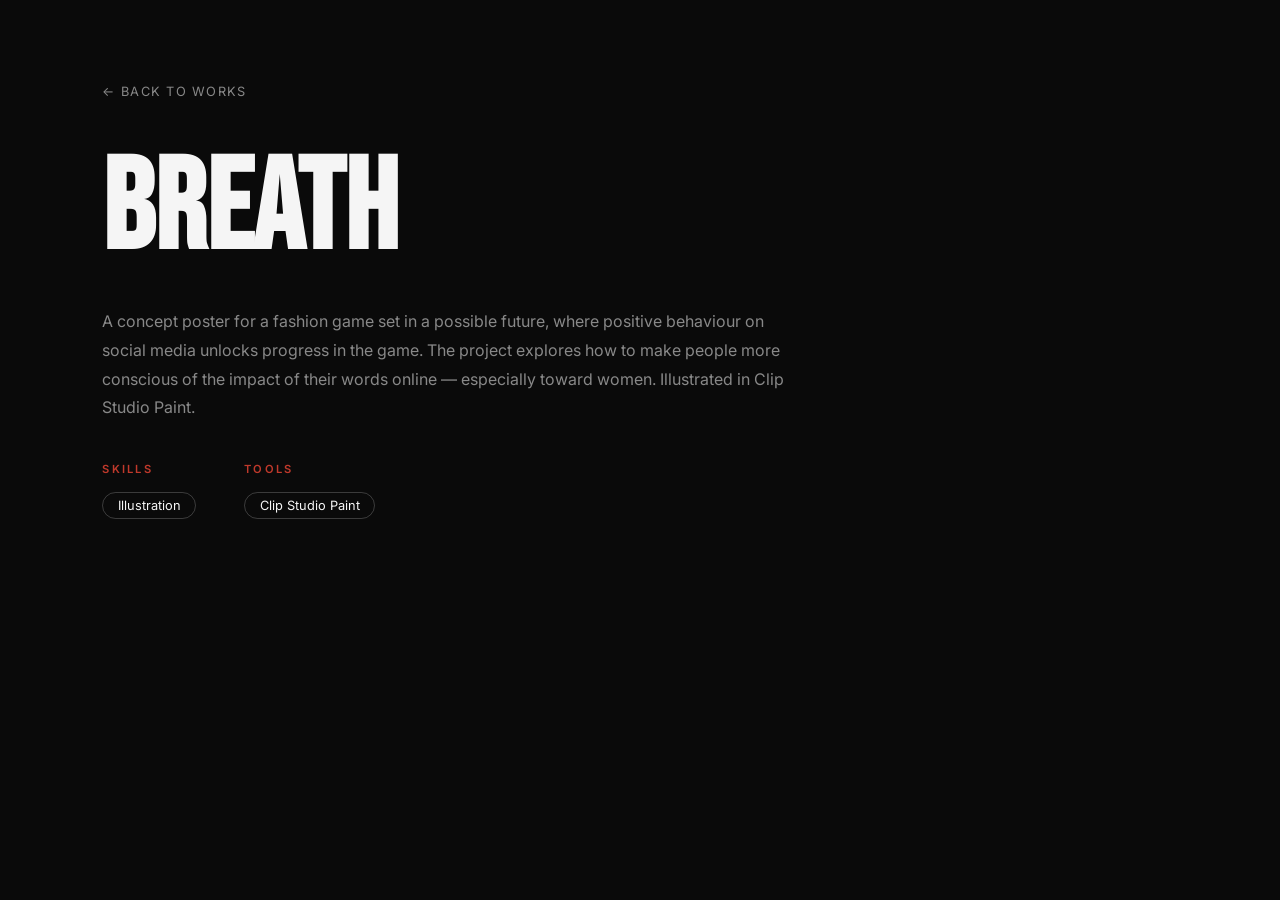
==== breath.html @ 2eee9b26 "umk" ====
<!DOCTYPE html>
<html lang="en">
<head>
  <meta charset="UTF-8" />
  <meta name="viewport" content="width=device-width, initial-scale=1.0" />
  <title>Breath — Viesion</title>
  <link rel="preconnect" href="https://fonts.googleapis.com">
  <link rel="preconnect" href="https://fonts.gstatic.com" crossorigin>
  <link href="https://fonts.googleapis.com/css2?family=Bebas+Neue&family=Inter:wght@300;400;500;600&display=swap" rel="stylesheet">
  <style>
    *, *::before, *::after { box-sizing: border-box; margin: 0; padding: 0; }
    :root {
      --black: #0a0a0a; --red: #951919; --red-light: #C0392B;
      --white: #F5F5F5; --grey: #888888;
    }
    body { background: var(--black); color: var(--white); font-family: 'Inter', sans-serif; }
    .project-page { max-width: 100%; padding: 5rem 8vw 6rem; }
    .back-btn { display: inline-block; font-family: 'Inter', sans-serif; font-size: 0.8rem; color: var(--grey); text-decoration: none; letter-spacing: 0.1em; text-transform: uppercase; margin-bottom: 3rem; transition: color 0.2s; }
    .back-btn:hover { color: var(--red-light); }
    .project-title { font-family: 'Bebas Neue', sans-serif; font-size: clamp(4rem, 10vw, 8rem); color: var(--white); line-height: 1; margin-bottom: 2rem; }
    .project-desc { font-family: 'Inter', sans-serif; font-size: 1rem; color: var(--grey); line-height: 1.8; max-width: 700px; margin-bottom: 2.5rem; }
    .project-meta { display: flex; gap: 3rem; margin-bottom: 2.5rem; flex-wrap: wrap; }
    .meta-group { display: flex; flex-direction: column; gap: 0.6rem; }
    .meta-label { font-family: 'Inter', sans-serif; font-size: 0.7rem; font-weight: 600; letter-spacing: 0.2em; text-transform: uppercase; color: var(--red-light); margin-bottom: 0.4rem; }
    .meta-tags { display: flex; flex-wrap: wrap; gap: 0.5rem; }
    .tag { font-family: 'Inter', sans-serif; font-size: 0.8rem; color: var(--white); border: 1px solid rgba(255,255,255,0.2); border-radius: 20px; padding: 0.3rem 0.9rem; }
    .prototype-btn { display: inline-block; font-family: 'Inter', sans-serif; font-size: 0.85rem; font-weight: 600; letter-spacing: 0.08em; text-transform: uppercase; color: var(--white); background: var(--red); padding: 0.8rem 2rem; border-radius: 40px; text-decoration: none; transition: background 0.2s; }
    .prototype-btn:hover { background: var(--red-light); }
  </style>
</head>
<body>
  <main class="project-page">
    <a href="index.html#works" class="back-btn">← Back to Works</a>
    <h1 class="project-title">Breath</h1>
    <p class="project-desc">A concept poster for a fashion game set in a possible future, where positive behaviour on social media unlocks progress in the game. The project explores how to make people more conscious of the impact of their words online — especially toward women. Illustrated in Clip Studio Paint.</p>
    <div class="project-meta">
      <div class="meta-group">
        <p class="meta-label">Skills</p>
        <div class="meta-tags"><span class="tag">Illustration</span></div>
      </div>
      <div class="meta-group">
        <p class="meta-label">Tools</p>
        <div class="meta-tags"><span class="tag">Clip Studio Paint</span></div>
      </div>
    </div>
    
  </main>
</body>
</html>
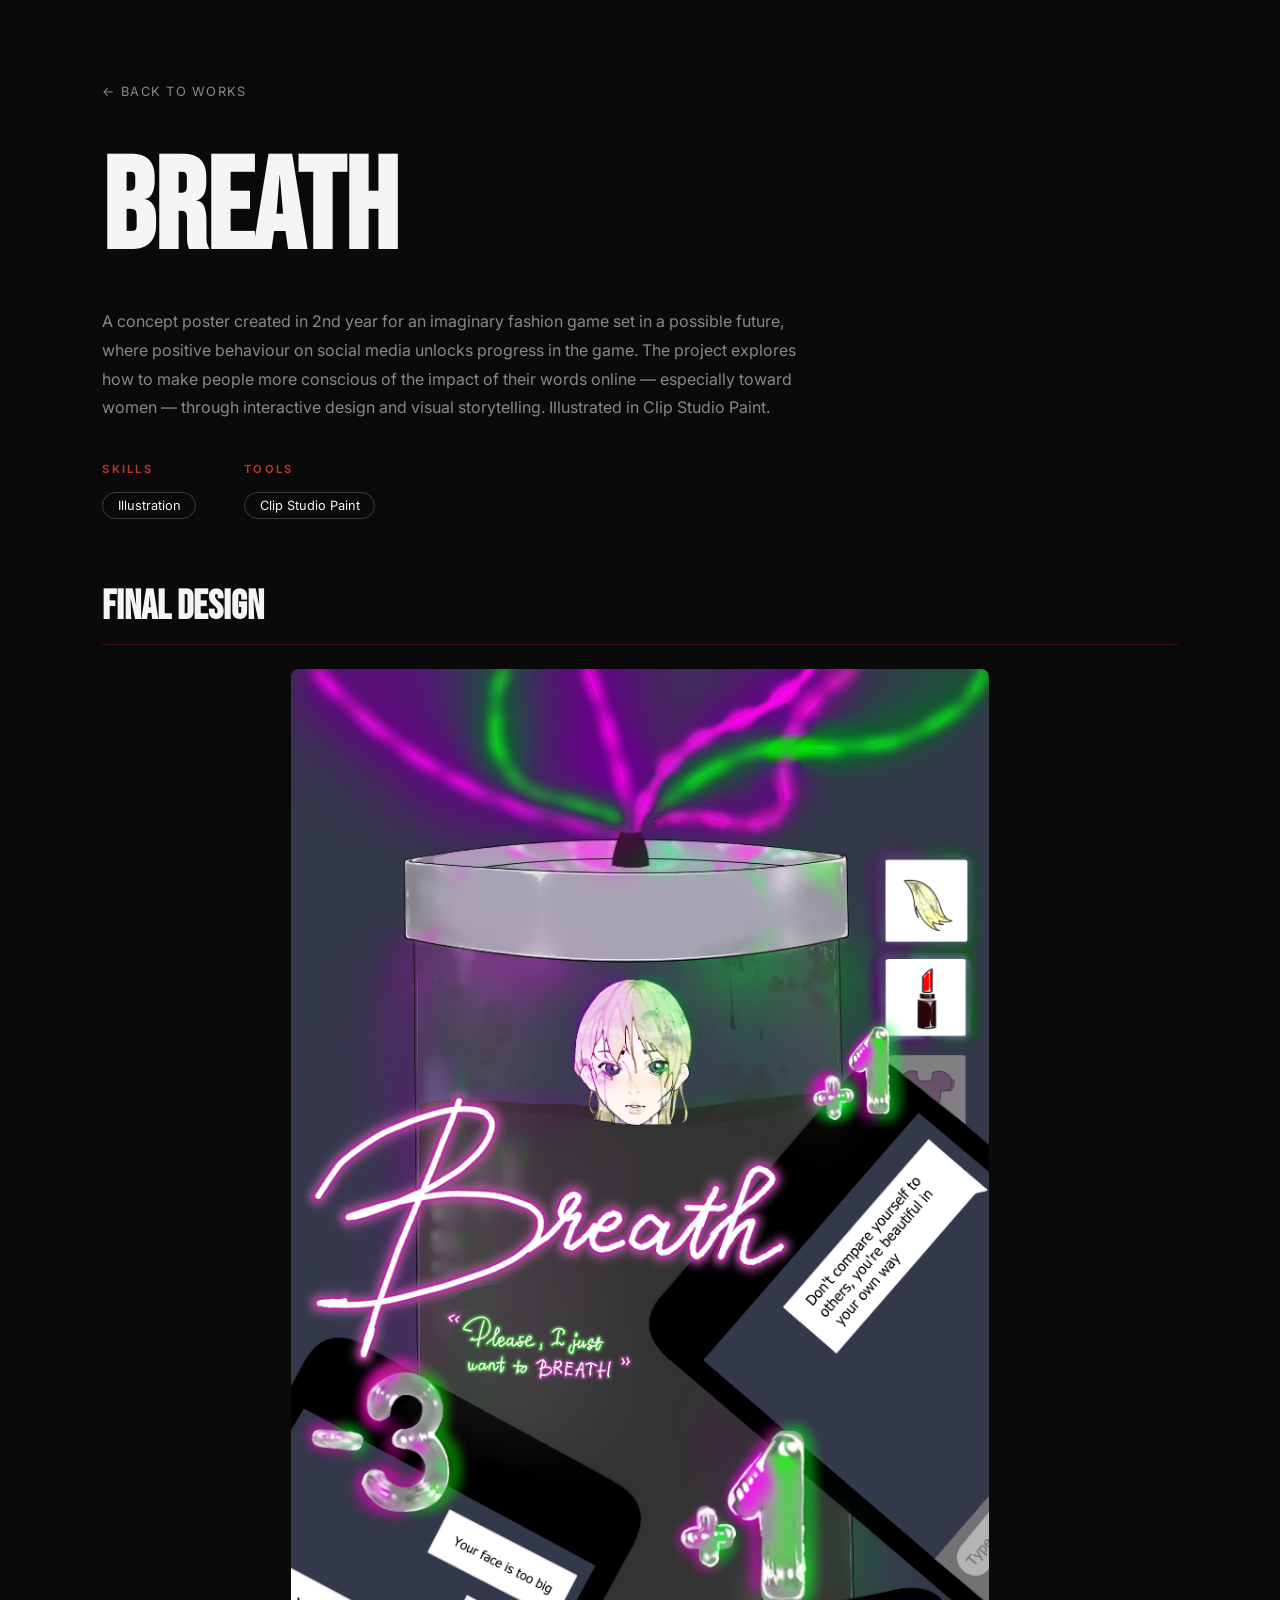
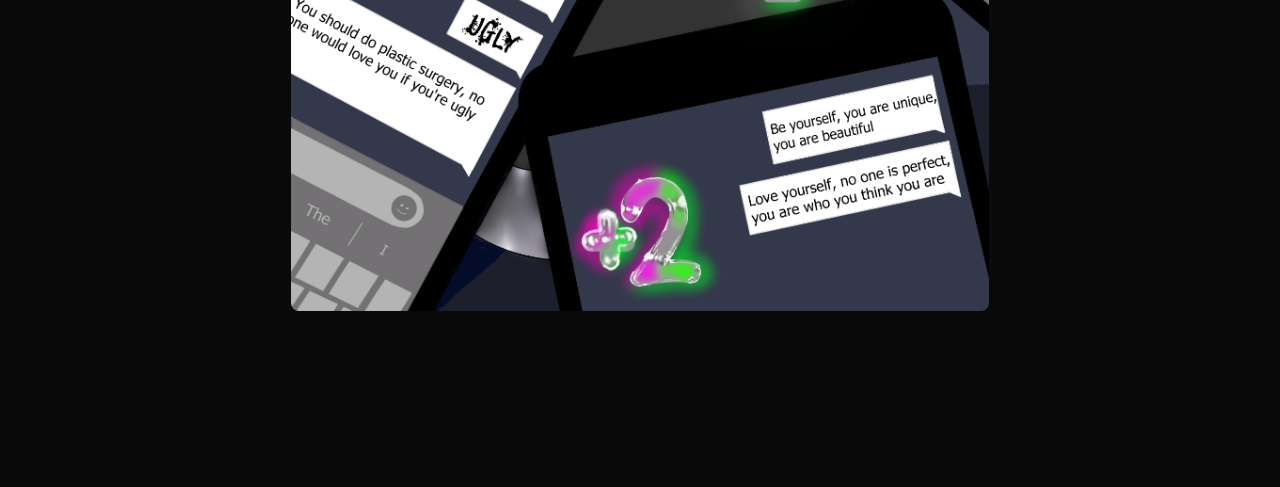
==== commit 4dcea20d: "almost" ====
--- a/breath.html
+++ b/breath.html
@@ -9,41 +9,51 @@
   <link href="https://fonts.googleapis.com/css2?family=Bebas+Neue&family=Inter:wght@300;400;500;600&display=swap" rel="stylesheet">
   <style>
     *, *::before, *::after { box-sizing: border-box; margin: 0; padding: 0; }
-    :root {
-      --black: #0a0a0a; --red: #951919; --red-light: #C0392B;
-      --white: #F5F5F5; --grey: #888888;
-    }
+    :root { --black: #0a0a0a; --red: #951919; --red-light: #C0392B; --white: #F5F5F5; --grey: #888888; }
     body { background: var(--black); color: var(--white); font-family: 'Inter', sans-serif; }
     .project-page { max-width: 100%; padding: 5rem 8vw 6rem; }
     .back-btn { display: inline-block; font-family: 'Inter', sans-serif; font-size: 0.8rem; color: var(--grey); text-decoration: none; letter-spacing: 0.1em; text-transform: uppercase; margin-bottom: 3rem; transition: color 0.2s; }
     .back-btn:hover { color: var(--red-light); }
     .project-title { font-family: 'Bebas Neue', sans-serif; font-size: clamp(4rem, 10vw, 8rem); color: var(--white); line-height: 1; margin-bottom: 2rem; }
     .project-desc { font-family: 'Inter', sans-serif; font-size: 1rem; color: var(--grey); line-height: 1.8; max-width: 700px; margin-bottom: 2.5rem; }
-    .project-meta { display: flex; gap: 3rem; margin-bottom: 2.5rem; flex-wrap: wrap; }
+    .project-meta { display: flex; gap: 3rem; margin-bottom: 4rem; flex-wrap: wrap; }
     .meta-group { display: flex; flex-direction: column; gap: 0.6rem; }
     .meta-label { font-family: 'Inter', sans-serif; font-size: 0.7rem; font-weight: 600; letter-spacing: 0.2em; text-transform: uppercase; color: var(--red-light); margin-bottom: 0.4rem; }
     .meta-tags { display: flex; flex-wrap: wrap; gap: 0.5rem; }
     .tag { font-family: 'Inter', sans-serif; font-size: 0.8rem; color: var(--white); border: 1px solid rgba(255,255,255,0.2); border-radius: 20px; padding: 0.3rem 0.9rem; }
-    .prototype-btn { display: inline-block; font-family: 'Inter', sans-serif; font-size: 0.85rem; font-weight: 600; letter-spacing: 0.08em; text-transform: uppercase; color: var(--white); background: var(--red); padding: 0.8rem 2rem; border-radius: 40px; text-decoration: none; transition: background 0.2s; }
-    .prototype-btn:hover { background: var(--red-light); }
+    .section { margin-bottom: 5rem; }
+    .section-title { font-family: 'Bebas Neue', sans-serif; font-size: 2.5rem; color: var(--white); margin-bottom: 1.5rem; border-bottom: 1px solid rgba(149,25,25,0.4); padding-bottom: 0.8rem; }
+    .section-img { width: 65%; border-radius: 8px; display: block; margin: 0 auto; }
   </style>
 </head>
 <body>
   <main class="project-page">
+
     <a href="index.html#works" class="back-btn">← Back to Works</a>
+
     <h1 class="project-title">Breath</h1>
-    <p class="project-desc">A concept poster for a fashion game set in a possible future, where positive behaviour on social media unlocks progress in the game. The project explores how to make people more conscious of the impact of their words online — especially toward women. Illustrated in Clip Studio Paint.</p>
+    <p class="project-desc">A concept poster created in 2nd year for an imaginary fashion game set in a possible future, where positive behaviour on social media unlocks progress in the game. The project explores how to make people more conscious of the impact of their words online — especially toward women — through interactive design and visual storytelling. Illustrated in Clip Studio Paint.</p>
+
     <div class="project-meta">
       <div class="meta-group">
         <p class="meta-label">Skills</p>
-        <div class="meta-tags"><span class="tag">Illustration</span></div>
+        <div class="meta-tags">
+          <span class="tag">Illustration</span>
+        </div>
       </div>
       <div class="meta-group">
         <p class="meta-label">Tools</p>
-        <div class="meta-tags"><span class="tag">Clip Studio Paint</span></div>
+        <div class="meta-tags">
+          <span class="tag">Clip Studio Paint</span>
+        </div>
       </div>
     </div>
-    
+
+    <div class="section">
+      <h2 class="section-title">Final Design</h2>
+      <img src="content/Breath.png" alt="Breath Final Design" class="section-img" />
+    </div>
+
   </main>
 </body>
 </html>
